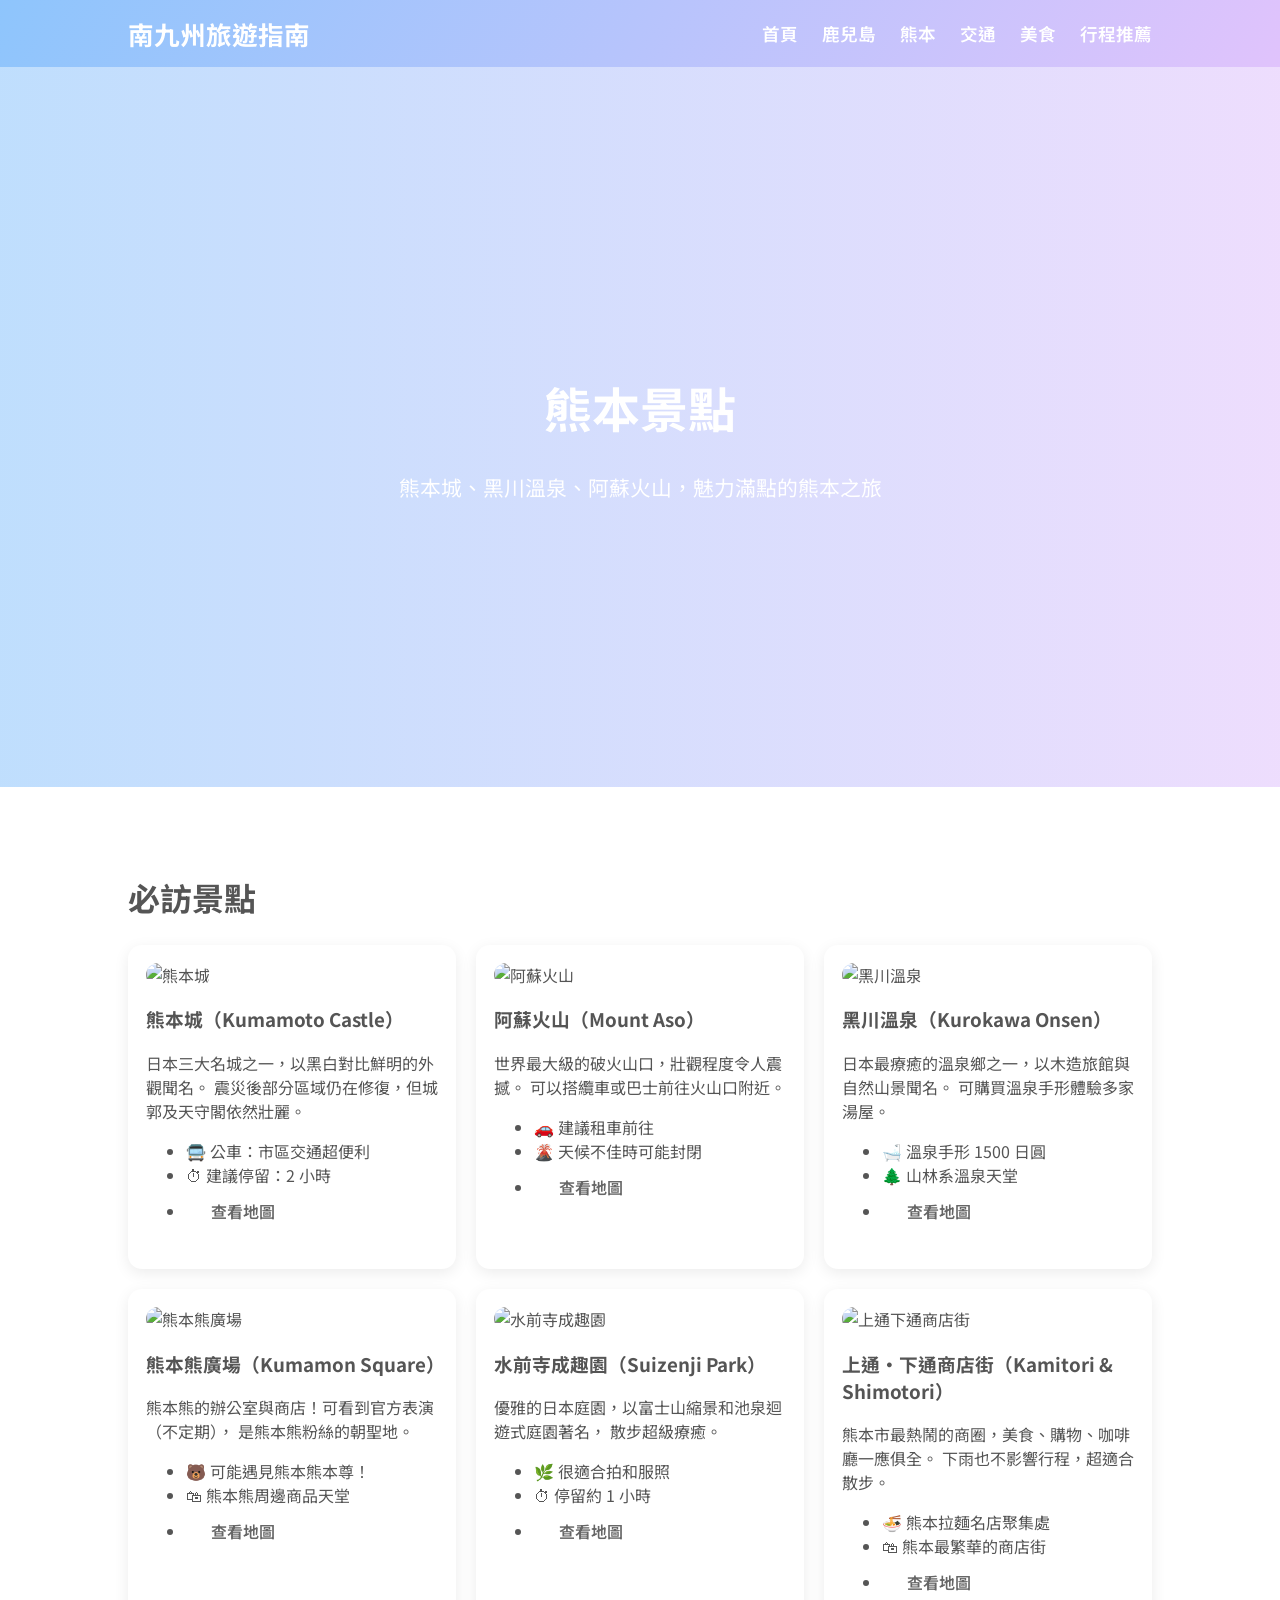
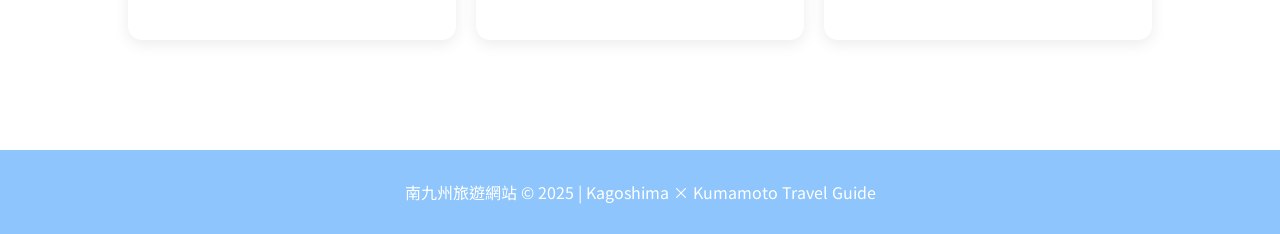
==== kumamoto.html @ da2a844a "Add files via upload" ====
<!DOCTYPE html>
<html lang="zh-Hant">
<head>
    <meta charset="UTF-8">
    <meta name="viewport" content="width=device-width, initial-scale=1.0">
    <title>熊本景點｜南九州旅遊指南</title>
    <link rel="stylesheet" href="style.css">
</head>
<body>

<!-- 導覽列 -->
<header>
    <div class="logo">南九州旅遊指南</div>
    <nav>
        <a href="index.html">首頁</a>
        <a href="kagoshima.html">鹿兒島</a>
        <a href="kumamoto.html">熊本</a>
        <a href="transport.html">交通</a>
        <a href="food.html">美食</a>
        <a href="itinerary.html">行程推薦</a>
    </nav>
</header>

<!-- Hero -->
<section class="hero" style="
background-image: linear-gradient(to right, #8EC5FC90, #E0C3FC90),
url('images/kumamoto-banner.jpg');
">
    <h1>熊本景點</h1>
    <p>熊本城、黑川溫泉、阿蘇火山，魅力滿點的熊本之旅</p>
</section>

<!-- 景點內容 -->
<section>
    <h2>必訪景點</h2>

    <div class="grid grid-3">

        <!-- 熊本城 -->
        <div class="card">
            <img src="images/kumamoto-castle.jpg" alt="熊本城">
            <h3>熊本城（Kumamoto Castle）</h3>
            <p>
                日本三大名城之一，以黑白對比鮮明的外觀聞名。
                震災後部分區域仍在修復，但城郭及天守閣依然壯麗。
            </p>
            <ul>
                <li>🚍 公車：市區交通超便利</li>
                <li>⏱ 建議停留：2 小時</li>
                <li><a class="btn" href="https://goo.gl/maps/kumacastle" target="_blank">查看地圖</a></li>
            </ul>
        </div>

        <!-- 阿蘇火山 -->
        <div class="card">
            <img src="images/aso-volcano.jpg" alt="阿蘇火山">
            <h3>阿蘇火山（Mount Aso）</h3>
            <p>
                世界最大級的破火山口，壯觀程度令人震撼。
                可以搭纜車或巴士前往火山口附近。
            </p>
            <ul>
                <li>🚗 建議租車前往</li>
                <li>🌋 天候不佳時可能封閉</li>
                <li><a class="btn" href="https://goo.gl/maps/asovolcano" target="_blank">查看地圖</a></li>
            </ul>
        </div>

        <!-- 黑川溫泉 -->
        <div class="card">
            <img src="images/kurokawa-onsen.jpg" alt="黑川溫泉">
            <h3>黑川溫泉（Kurokawa Onsen）</h3>
            <p>
                日本最療癒的溫泉鄉之一，以木造旅館與自然山景聞名。
                可購買溫泉手形體驗多家湯屋。
            </p>
            <ul>
                <li>🛁 溫泉手形 1500 日圓</li>
                <li>🌲 山林系溫泉天堂</li>
                <li><a class="btn" href="https://goo.gl/maps/kurokawa" target="_blank">查看地圖</a></li>
            </ul>
        </div>

        <!-- 熊本熊廣場 -->
        <div class="card">
            <img src="images/kumamon-square.jpg" alt="熊本熊廣場">
            <h3>熊本熊廣場（Kumamon Square）</h3>
            <p>
                熊本熊的辦公室與商店！可看到官方表演（不定期），
                是熊本熊粉絲的朝聖地。
            </p>
            <ul>
                <li>🐻 可能遇見熊本熊本尊！</li>
                <li>🛍 熊本熊周邊商品天堂</li>
                <li><a class="btn" href="https://goo.gl/maps/kumamonsquare" target="_blank">查看地圖</a></li>
            </ul>
        </div>

        <!-- 水前寺成趣園 -->
        <div class="card">
            <img src="images/suizenji-park.jpg" alt="水前寺成趣園">
            <h3>水前寺成趣園（Suizenji Park）</h3>
            <p>
                優雅的日本庭園，以富士山縮景和池泉迴遊式庭園著名，
                散步超級療癒。
            </p>
            <ul>
                <li>🌿 很適合拍和服照</li>
                <li>⏱ 停留約 1 小時</li>
                <li><a class="btn" href="https://goo.gl/maps/suizenji" target="_blank">查看地圖</a></li>
            </ul>
        </div>

        <!-- 上通下通商店街 -->
        <div class="card">
            <img src="images/kamitori.jpg" alt="上通下通商店街">
            <h3>上通・下通商店街（Kamitori & Shimotori）</h3>
            <p>
                熊本市最熱鬧的商圈，美食、購物、咖啡廳一應俱全。
                下雨也不影響行程，超適合散步。
            </p>
            <ul>
                <li>🍜 熊本拉麵名店聚集處</li>
                <li>🛍 熊本最繁華的商店街</li>
                <li><a class="btn" href="https://goo.gl/maps/kamitori" target="_blank">查看地圖</a></li>
            </ul>
        </div>

    </div>
</section>

<footer>
    南九州旅遊網站 © 2025 | Kagoshima × Kumamoto Travel Guide
</footer>

<script src="script.js"></script>
</body>
</html>
---- style.css ----
/* Google Font */
@import url('https://fonts.googleapis.com/css2?family=Noto+Sans+TC:wght@300;400;700&display=swap');

/* 全域設定 */
body {
    margin: 0;
    font-family: 'Noto Sans TC', sans-serif;
    background: #ffffff;
    color: #555;
}

h1, h2, h3 {
    font-weight: 700;
}

a {
    text-decoration: none;
    color: inherit;
}

img {
    max-width: 100%;
    border-radius: 12px;
}

/* Header 導覽列 */
header {
    background: #8EC5FC;
    background: linear-gradient(120deg, #8EC5FC, #E0C3FC);
    padding: 15px 10%;
    display: flex;
    justify-content: space-between;
    align-items: center;
    position: sticky;
    top: 0;
    z-index: 99;
}

header .logo {
    font-size: 1.6rem;
    font-weight: bold;
    color: #fff;
}

nav a {
    margin-left: 20px;
    font-size: 1.1rem;
    color: #fff;
    font-weight: 600;
}

nav a:hover {
    opacity: 0.8;
}

/* Hero 區塊 */
.hero {
    height: 80vh;
    color: white;
    text-align: center;
    background: linear-gradient(to right, #8EC5FC90, #E0C3FC90),
                url('images/banner.jpg') center/cover no-repeat;
    display: flex;
    flex-direction: column;
    justify-content: center;
    padding: 0 10%;
}

.hero h1 {
    font-size: 3rem;
    margin-bottom: 10px;
}

.hero p {
    font-size: 1.3rem;
    margin-bottom: 20px;
}

.btn {
    display: inline-block;
    padding: 12px 25px;
    background: #fff;
    color: #666;
    border-radius: 10px;
    font-weight: 600;
    transition: 0.3s;
}

.btn:hover {
    background: #ffe6f2;
}

/* Section Layout */
section {
    padding: 60px 10%;
}

h2 {
    font-size: 2rem;
    margin-bottom: 25px;
}

/* 卡片 Grid Layout */
.grid {
    display: grid;
    gap: 20px;
}

.grid-3 {
    grid-template-columns: repeat(auto-fit, minmax(250px, 1fr));
}

.card {
    background: #fff;
    padding: 18px;
    border-radius: 14px;
    box-shadow: 0 4px 15px rgba(0,0,0,0.08);
    transition: 0.2s;
}

.card:hover {
    transform: translateY(-6px);
}

/* Footer */
footer {
    text-align: center;
    padding: 30px;
    background: #8EC5FC;
    color: white;
    margin-top: 50px;
}

/* RWD */
@media(max-width: 768px) {
    .hero h1 { font-size: 2.2rem; }
    header nav { display: none; }
}
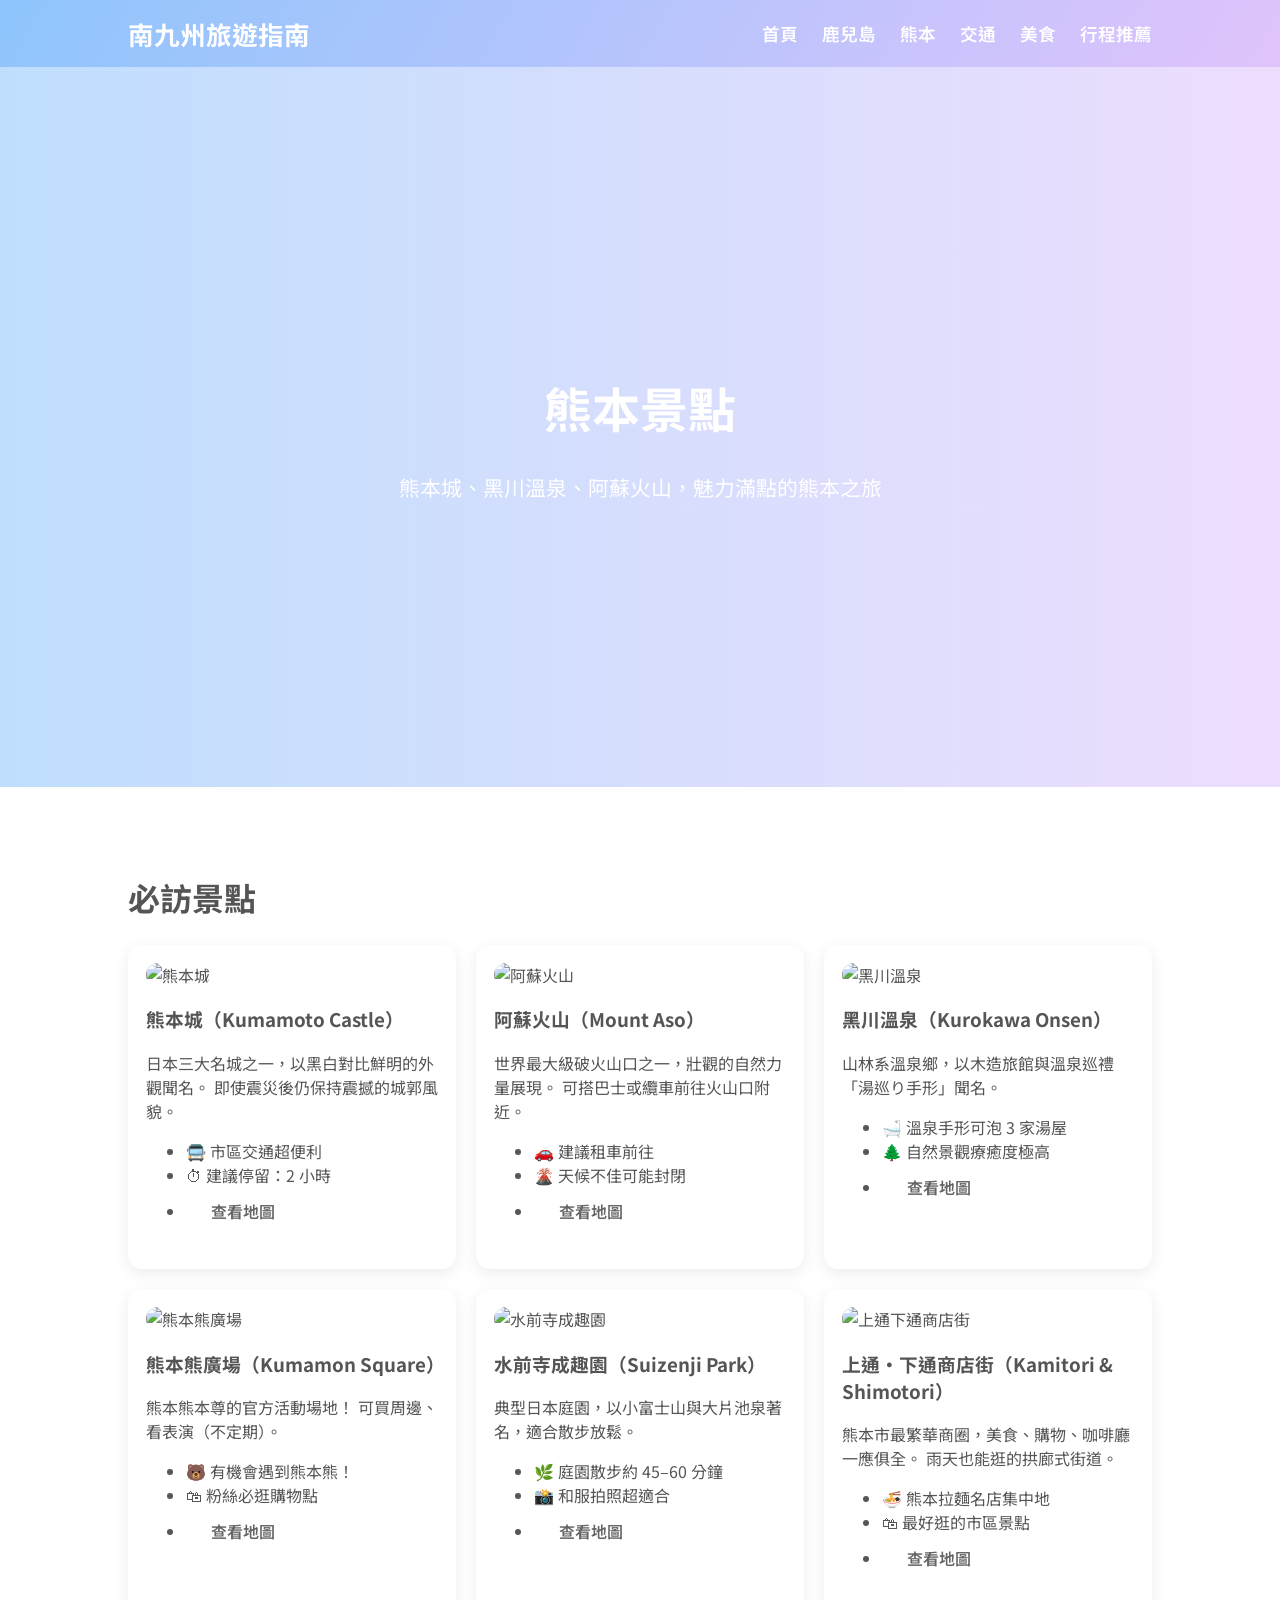
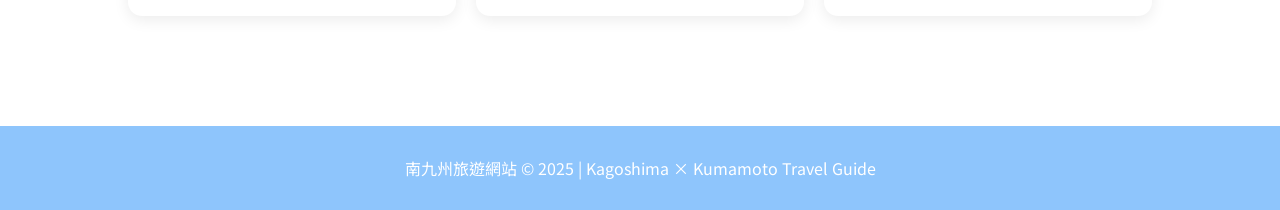
==== commit 02991caa: "Add files via upload" ====
--- a/kumamoto.html
+++ b/kumamoto.html
@@ -8,7 +8,6 @@
 </head>
 <body>
 
-<!-- 導覽列 -->
 <header>
     <div class="logo">南九州旅遊指南</div>
     <nav>
@@ -21,7 +20,6 @@
     </nav>
 </header>
 
-<!-- Hero -->
 <section class="hero" style="
 background-image: linear-gradient(to right, #8EC5FC90, #E0C3FC90),
 url('images/kumamoto-banner.jpg');
@@ -30,7 +28,6 @@
     <p>熊本城、黑川溫泉、阿蘇火山，魅力滿點的熊本之旅</p>
 </section>
 
-<!-- 景點內容 -->
 <section>
     <h2>必訪景點</h2>
 
@@ -42,12 +39,12 @@
             <h3>熊本城（Kumamoto Castle）</h3>
             <p>
                 日本三大名城之一，以黑白對比鮮明的外觀聞名。
-                震災後部分區域仍在修復，但城郭及天守閣依然壯麗。
+                即使震災後仍保持震撼的城郭風貌。
             </p>
             <ul>
-                <li>🚍 公車：市區交通超便利</li>
+                <li>🚍 市區交通超便利</li>
                 <li>⏱ 建議停留：2 小時</li>
-                <li><a class="btn" href="https://goo.gl/maps/kumacastle" target="_blank">查看地圖</a></li>
+                <li><a class="btn" href="https://maps.app.goo.gl/r2zsGc41khT8RmCw7" target="_blank">查看地圖</a></li>
             </ul>
         </div>
 
@@ -56,13 +53,13 @@
             <img src="images/aso-volcano.jpg" alt="阿蘇火山">
             <h3>阿蘇火山（Mount Aso）</h3>
             <p>
-                世界最大級的破火山口，壯觀程度令人震撼。
-                可以搭纜車或巴士前往火山口附近。
+                世界最大級破火山口之一，壯觀的自然力量展現。
+                可搭巴士或纜車前往火山口附近。
             </p>
             <ul>
                 <li>🚗 建議租車前往</li>
-                <li>🌋 天候不佳時可能封閉</li>
-                <li><a class="btn" href="https://goo.gl/maps/asovolcano" target="_blank">查看地圖</a></li>
+                <li>🌋 天候不佳可能封閉</li>
+                <li><a class="btn" href="https://maps.app.goo.gl/5YcXkkVVjn7Ame6o6" target="_blank">查看地圖</a></li>
             </ul>
         </div>
 
@@ -71,13 +68,12 @@
             <img src="images/kurokawa-onsen.jpg" alt="黑川溫泉">
             <h3>黑川溫泉（Kurokawa Onsen）</h3>
             <p>
-                日本最療癒的溫泉鄉之一，以木造旅館與自然山景聞名。
-                可購買溫泉手形體驗多家湯屋。
+                山林系溫泉鄉，以木造旅館與溫泉巡禮「湯巡り手形」聞名。
             </p>
             <ul>
-                <li>🛁 溫泉手形 1500 日圓</li>
-                <li>🌲 山林系溫泉天堂</li>
-                <li><a class="btn" href="https://goo.gl/maps/kurokawa" target="_blank">查看地圖</a></li>
+                <li>🛁 溫泉手形可泡 3 家湯屋</li>
+                <li>🌲 自然景觀療癒度極高</li>
+                <li><a class="btn" href="https://maps.app.goo.gl/YfG5D1pp6Zx3VG4p8" target="_blank">查看地圖</a></li>
             </ul>
         </div>
 
@@ -86,13 +82,13 @@
             <img src="images/kumamon-square.jpg" alt="熊本熊廣場">
             <h3>熊本熊廣場（Kumamon Square）</h3>
             <p>
-                熊本熊的辦公室與商店！可看到官方表演（不定期），
-                是熊本熊粉絲的朝聖地。
+                熊本熊本尊的官方活動場地！  
+                可買周邊、看表演（不定期）。
             </p>
             <ul>
-                <li>🐻 可能遇見熊本熊本尊！</li>
-                <li>🛍 熊本熊周邊商品天堂</li>
-                <li><a class="btn" href="https://goo.gl/maps/kumamonsquare" target="_blank">查看地圖</a></li>
+                <li>🐻 有機會遇到熊本熊！</li>
+                <li>🛍 粉絲必逛購物點</li>
+                <li><a class="btn" href="https://maps.app.goo.gl/Q33hKavfJvghhq2D8" target="_blank">查看地圖</a></li>
             </ul>
         </div>
 
@@ -101,13 +97,12 @@
             <img src="images/suizenji-park.jpg" alt="水前寺成趣園">
             <h3>水前寺成趣園（Suizenji Park）</h3>
             <p>
-                優雅的日本庭園，以富士山縮景和池泉迴遊式庭園著名，
-                散步超級療癒。
+                典型日本庭園，以小富士山與大片池泉著名，適合散步放鬆。
             </p>
             <ul>
-                <li>🌿 很適合拍和服照</li>
-                <li>⏱ 停留約 1 小時</li>
-                <li><a class="btn" href="https://goo.gl/maps/suizenji" target="_blank">查看地圖</a></li>
+                <li>🌿 庭園散步約 45–60 分鐘</li>
+                <li>📸 和服拍照超適合</li>
+                <li><a class="btn" href="https://maps.app.goo.gl/x1rGRhWntRZ2LE257" target="_blank">查看地圖</a></li>
             </ul>
         </div>
 
@@ -116,13 +111,13 @@
             <img src="images/kamitori.jpg" alt="上通下通商店街">
             <h3>上通・下通商店街（Kamitori & Shimotori）</h3>
             <p>
-                熊本市最熱鬧的商圈，美食、購物、咖啡廳一應俱全。
-                下雨也不影響行程，超適合散步。
+                熊本市最繁華商圈，美食、購物、咖啡廳一應俱全。
+                雨天也能逛的拱廊式街道。
             </p>
             <ul>
-                <li>🍜 熊本拉麵名店聚集處</li>
-                <li>🛍 熊本最繁華的商店街</li>
-                <li><a class="btn" href="https://goo.gl/maps/kamitori" target="_blank">查看地圖</a></li>
+                <li>🍜 熊本拉麵名店集中地</li>
+                <li>🛍 最好逛的市區景點</li>
+                <li><a class="btn" href="https://maps.app.goo.gl/bzVcfqEquV8jzNfM9" target="_blank">查看地圖</a></li>
             </ul>
         </div>
 
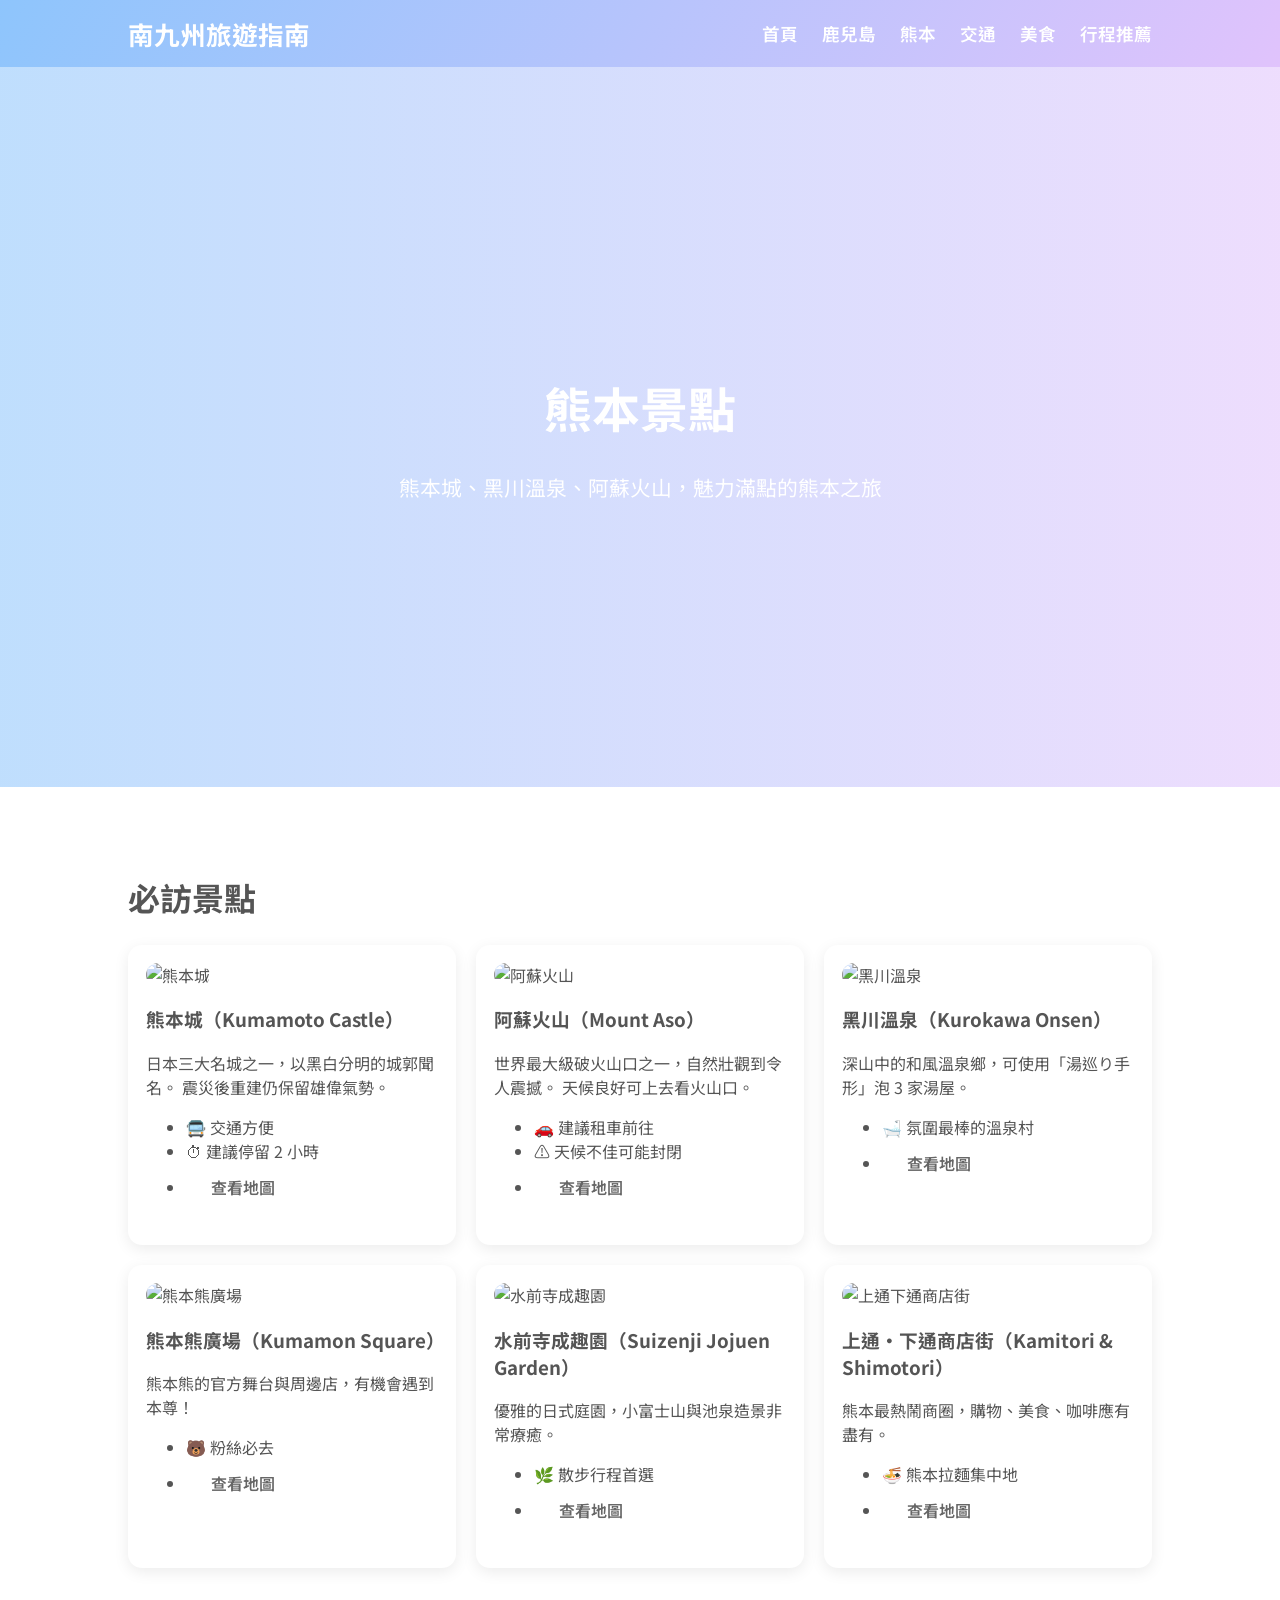
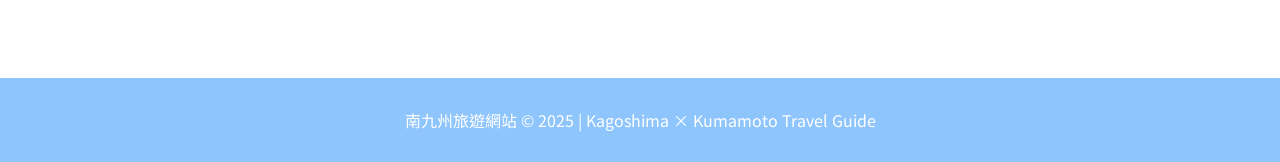
==== commit 255d1f66: "Add files via upload" ====
--- a/kumamoto.html
+++ b/kumamoto.html
@@ -38,13 +38,18 @@
             <img src="images/kumamoto-castle.jpg" alt="熊本城">
             <h3>熊本城（Kumamoto Castle）</h3>
             <p>
-                日本三大名城之一，以黑白對比鮮明的外觀聞名。
-                即使震災後仍保持震撼的城郭風貌。
+                日本三大名城之一，以黑白分明的城郭聞名。
+                震災後重建仍保留雄偉氣勢。
             </p>
             <ul>
-                <li>🚍 市區交通超便利</li>
-                <li>⏱ 建議停留：2 小時</li>
-                <li><a class="btn" href="https://maps.app.goo.gl/r2zsGc41khT8RmCw7" target="_blank">查看地圖</a></li>
+                <li>🚍 交通方便</li>
+                <li>⏱ 建議停留 2 小時</li>
+                <li>
+                    <a class="btn" target="_blank"
+                    href="https://www.google.com/maps/place/Kumamoto+Castle/@32.8065754,130.7054559,16z">
+                        查看地圖
+                    </a>
+                </li>
             </ul>
         </div>
 
@@ -53,13 +58,18 @@
             <img src="images/aso-volcano.jpg" alt="阿蘇火山">
             <h3>阿蘇火山（Mount Aso）</h3>
             <p>
-                世界最大級破火山口之一，壯觀的自然力量展現。
-                可搭巴士或纜車前往火山口附近。
+                世界最大級破火山口之一，自然壯觀到令人震撼。
+                天候良好可上去看火山口。
             </p>
             <ul>
                 <li>🚗 建議租車前往</li>
-                <li>🌋 天候不佳可能封閉</li>
-                <li><a class="btn" href="https://maps.app.goo.gl/5YcXkkVVjn7Ame6o6" target="_blank">查看地圖</a></li>
+                <li>⚠ 天候不佳可能封閉</li>
+                <li>
+                    <a class="btn" target="_blank"
+                    href="https://www.google.com/maps/place/Mount+Aso/@32.8840688,131.106876,11z">
+                        查看地圖
+                    </a>
+                </li>
             </ul>
         </div>
 
@@ -68,12 +78,16 @@
             <img src="images/kurokawa-onsen.jpg" alt="黑川溫泉">
             <h3>黑川溫泉（Kurokawa Onsen）</h3>
             <p>
-                山林系溫泉鄉，以木造旅館與溫泉巡禮「湯巡り手形」聞名。
+                深山中的和風溫泉鄉，可使用「湯巡り手形」泡 3 家湯屋。
             </p>
             <ul>
-                <li>🛁 溫泉手形可泡 3 家湯屋</li>
-                <li>🌲 自然景觀療癒度極高</li>
-                <li><a class="btn" href="https://maps.app.goo.gl/YfG5D1pp6Zx3VG4p8" target="_blank">查看地圖</a></li>
+                <li>🛁 氛圍最棒的溫泉村</li>
+                <li>
+                    <a class="btn" target="_blank"
+                    href="https://www.google.com/maps/place/Kurokawa+Onsen/@33.1402341,131.1593632,15z">
+                        查看地圖
+                    </a>
+                </li>
             </ul>
         </div>
 
@@ -82,27 +96,34 @@
             <img src="images/kumamon-square.jpg" alt="熊本熊廣場">
             <h3>熊本熊廣場（Kumamon Square）</h3>
             <p>
-                熊本熊本尊的官方活動場地！  
-                可買周邊、看表演（不定期）。
+                熊本熊的官方舞台與周邊店，有機會遇到本尊！
             </p>
             <ul>
-                <li>🐻 有機會遇到熊本熊！</li>
-                <li>🛍 粉絲必逛購物點</li>
-                <li><a class="btn" href="https://maps.app.goo.gl/Q33hKavfJvghhq2D8" target="_blank">查看地圖</a></li>
+                <li>🐻 粉絲必去</li>
+                <li>
+                    <a class="btn" target="_blank"
+                    href="https://www.google.com/maps/place/Kumamon+Square/@32.8034601,130.7078196,17z">
+                        查看地圖
+                    </a>
+                </li>
             </ul>
         </div>
 
         <!-- 水前寺成趣園 -->
         <div class="card">
             <img src="images/suizenji-park.jpg" alt="水前寺成趣園">
-            <h3>水前寺成趣園（Suizenji Park）</h3>
+            <h3>水前寺成趣園（Suizenji Jojuen Garden）</h3>
             <p>
-                典型日本庭園，以小富士山與大片池泉著名，適合散步放鬆。
+                優雅的日式庭園，小富士山與池泉造景非常療癒。
             </p>
             <ul>
-                <li>🌿 庭園散步約 45–60 分鐘</li>
-                <li>📸 和服拍照超適合</li>
-                <li><a class="btn" href="https://maps.app.goo.gl/x1rGRhWntRZ2LE257" target="_blank">查看地圖</a></li>
+                <li>🌿 散步行程首選</li>
+                <li>
+                    <a class="btn" target="_blank"
+                    href="https://www.google.com/maps/place/Suizenji+Jojuen+Garden/@32.7891513,130.7417624,17z">
+                        查看地圖
+                    </a>
+                </li>
             </ul>
         </div>
 
@@ -111,13 +132,16 @@
             <img src="images/kamitori.jpg" alt="上通下通商店街">
             <h3>上通・下通商店街（Kamitori & Shimotori）</h3>
             <p>
-                熊本市最繁華商圈，美食、購物、咖啡廳一應俱全。
-                雨天也能逛的拱廊式街道。
+                熊本最熱鬧商圈，購物、美食、咖啡應有盡有。
             </p>
             <ul>
-                <li>🍜 熊本拉麵名店集中地</li>
-                <li>🛍 最好逛的市區景點</li>
-                <li><a class="btn" href="https://maps.app.goo.gl/bzVcfqEquV8jzNfM9" target="_blank">查看地圖</a></li>
+                <li>🍜 熊本拉麵集中地</li>
+                <li>
+                    <a class="btn" target="_blank"
+                    href="https://www.google.com/maps/place/Kamitori+Shopping+Street/@32.8037645,130.7071907,17z">
+                        查看地圖
+                    </a>
+                </li>
             </ul>
         </div>
 
